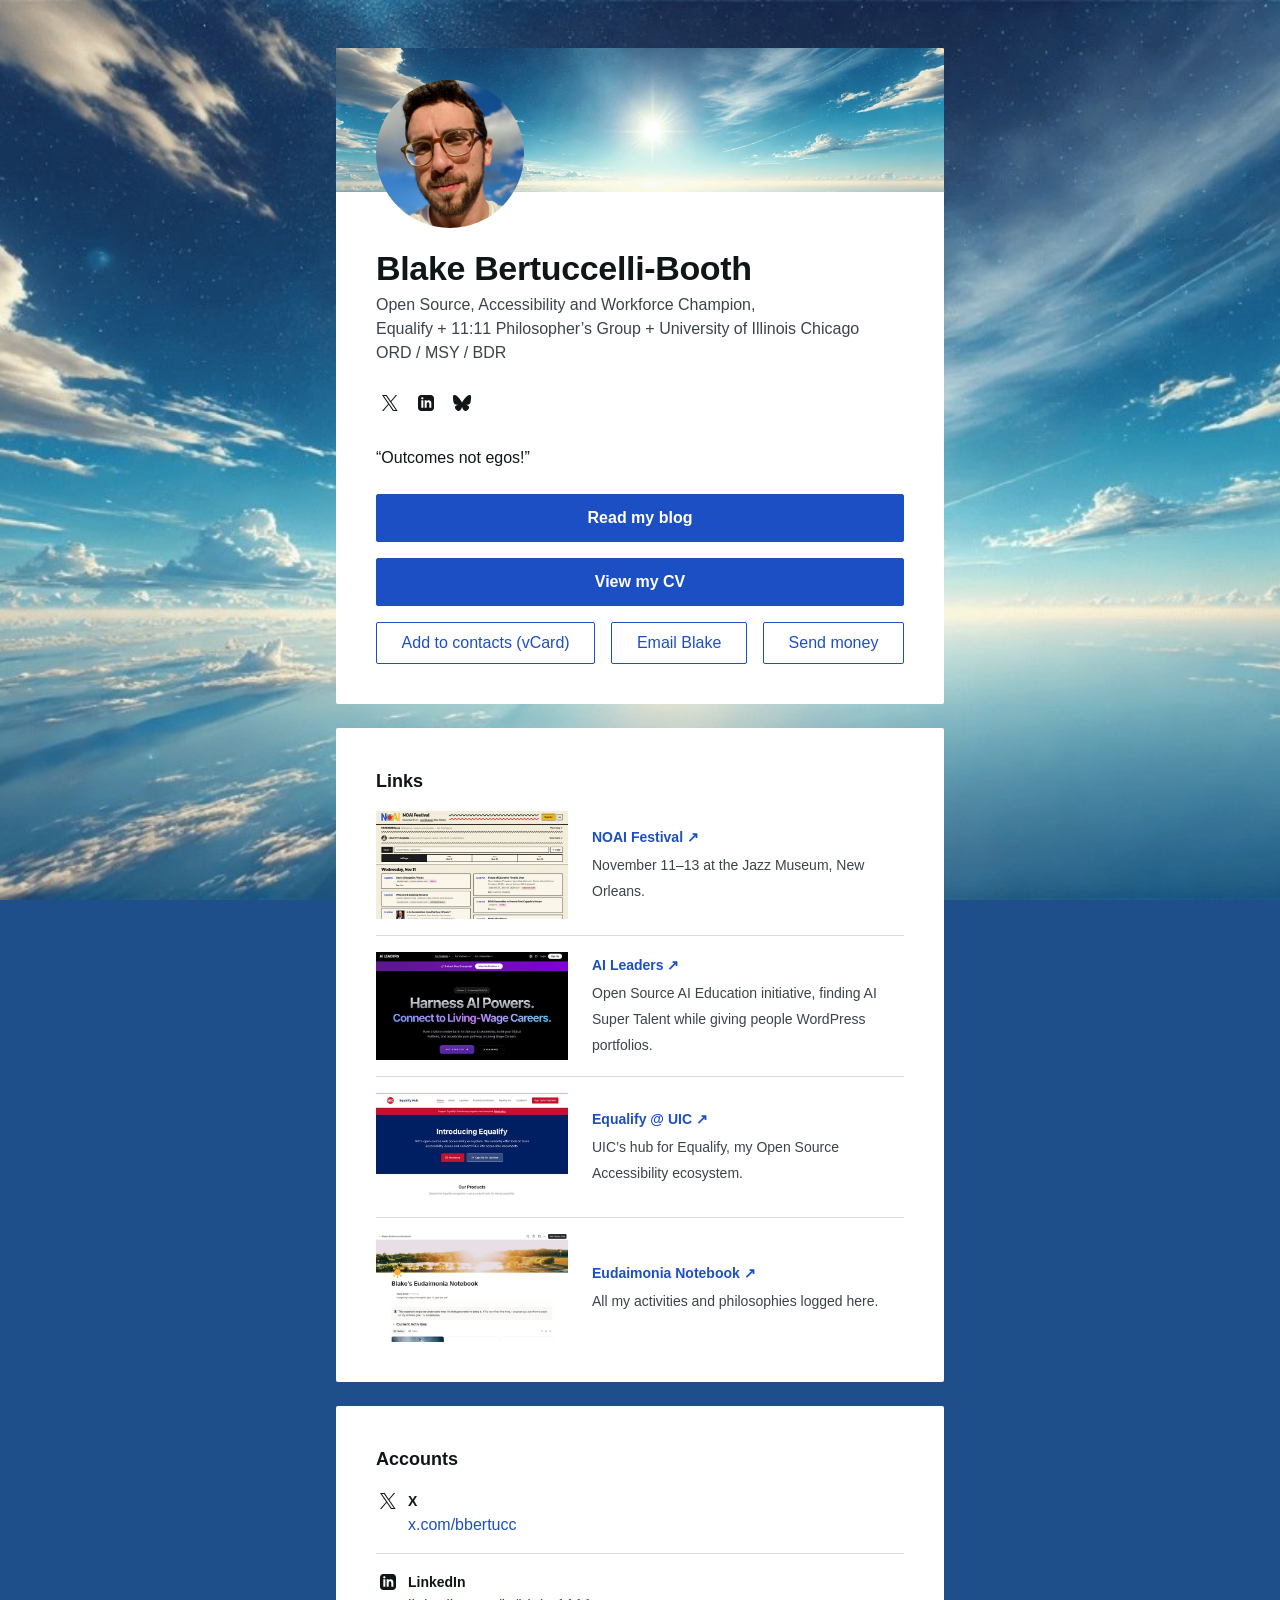
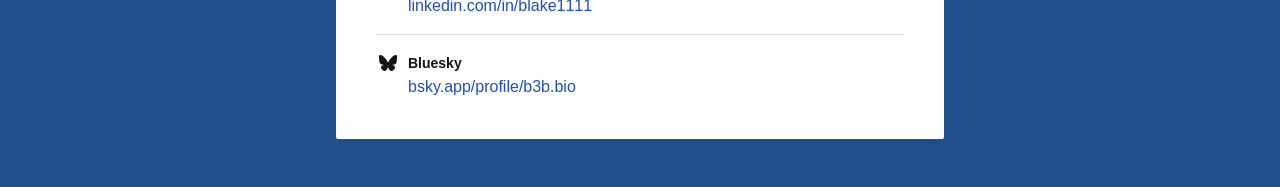
==== index.html @ 014d0bbc "Replace 11:11 Philosopher's Group link card with NOAI Festival Co-Authored-By: Claude Opus 5.5 <nore" ====
<!doctype html>
<html lang="en">
<head>
  <meta charset="utf-8">
  <meta name="viewport" content="width=device-width, initial-scale=1">
  <title>Blake Bertuccelli-Booth</title>
  <meta name="description" content="Open Source, Accessibility and Workforce Champion. Equalify + 11:11 Philosopher’s Group + University of Illinois Chicago. &quot;Outcomes not egos!&quot;">
  <link rel="canonical" href="https://b3b.bio/">
  <meta name="theme-color" content="#1f4f8a">

  <meta property="og:type" content="profile">
  <meta property="og:site_name" content="Blake Bertuccelli-Booth">
  <meta property="og:title" content="Blake Bertuccelli-Booth">
  <meta property="og:description" content="Open Source, Accessibility and Workforce Champion. Equalify + 11:11 Philosopher’s Group + University of Illinois Chicago. “Outcomes not egos!”">
  <meta property="og:url" content="https://b3b.bio/">
  <meta property="og:image" content="https://b3b.bio/assets/og.jpg">
  <meta property="og:image:secure_url" content="https://b3b.bio/assets/og.jpg">
  <meta property="og:image:type" content="image/jpeg">
  <meta property="og:image:width" content="1200">
  <meta property="og:image:height" content="630">
  <meta property="og:image:alt" content="Blake Bertuccelli-Booth, Open Source, Accessibility and Workforce Champion, b3b.bio">
  <meta property="og:locale" content="en_US">
  <meta property="profile:first_name" content="Blake">
  <meta property="profile:last_name" content="Bertuccelli-Booth">
  <meta name="twitter:card" content="summary_large_image">
  <meta name="twitter:site" content="@bbertucc">
  <meta name="twitter:creator" content="@bbertucc">
  <meta name="twitter:title" content="Blake Bertuccelli-Booth">
  <meta name="twitter:description" content="Open Source, Accessibility and Workforce Champion. “Outcomes not egos!”">
  <meta name="twitter:image" content="https://b3b.bio/assets/og.jpg">
  <meta name="twitter:image:alt" content="Blake Bertuccelli-Booth, Open Source, Accessibility and Workforce Champion, b3b.bio">

  <link rel="icon" href="assets/avatar.jpg">
  <link rel="apple-touch-icon" href="assets/avatar.jpg">
  <link rel="me" href="https://x.com/bbertucc">
  <link rel="me" href="https://www.linkedin.com/in/blake1111">
  <link rel="me" href="https://bsky.app/profile/b3b.bio">
  <link rel="stylesheet" href="style.css?v=pay3">

  <script type="application/ld+json">
  {
    "@context": "https://schema.org",
    "@type": "Person",
    "name": "Blake Bertuccelli-Booth",
    "givenName": "Blake",
    "familyName": "Bertuccelli-Booth",
    "jobTitle": "Open Source, Accessibility and Workforce Champion",
    "worksFor": [
      { "@type": "Organization", "name": "Equalify" },
      { "@type": "Organization", "name": "11:11 Philosopher’s Group" },
      { "@type": "Organization", "name": "University of Illinois Chicago" }
    ],
    "email": "mailto:veneer.bulrush1i@icloud.com",
    "image": "https://b3b.bio/assets/avatar.jpg",
    "url": "https://b3b.bio/",
    "sameAs": [
      "https://x.com/bbertucc",
      "https://www.linkedin.com/in/blake1111",
      "https://bsky.app/profile/b3b.bio"
    ]
  }
  </script>
</head>
<body>
  <main id="main" class="profile">

    <!-- About -->
    <section class="card card--about h-card">
      <div class="card__header-image" aria-hidden="true"></div>
      <img class="avatar u-photo" src="assets/avatar.jpg" width="148" height="148" alt="">

      <h1 id="name" class="p-name">Blake Bertuccelli-Booth</h1>
      <p class="meta">
        <span class="p-job-title">Open Source, Accessibility and Workforce Champion</span>,<br>
        <span class="p-org">Equalify + 11:11 Philosopher’s Group + University of Illinois Chicago</span>
      </p>
      <p class="meta p-locality"><span aria-hidden="true">ORD / MSY / BDR</span><span class="sr-only">Based in Chicago, New Orleans, and Bridgeport</span></p>

      <ul class="social" aria-label="Social profiles">
        <li>
          <a class="u-url" href="https://x.com/bbertucc" rel="me" aria-label="X">
            <svg viewBox="0 0 24 24" width="24" height="24" aria-hidden="true"><path fill="currentColor" d="M13.3174 10.7749L19.1457 4H17.7646L12.7039 9.88256L8.66193 4H4L10.1122 12.8955L4 20H5.38119L10.7254 13.7878L14.994 20H19.656L13.3171 10.7749H13.3174ZM11.4257 12.9738L10.8064 12.0881L5.87886 5.03974H8.00029L11.9769 10.728L12.5962 11.6137L17.7652 19.0075H15.6438L11.4257 12.9742V12.9738Z"/></svg>
          </a>
        </li>
        <li>
          <a class="u-url" href="https://www.linkedin.com/in/blake1111" rel="me" aria-label="LinkedIn">
            <svg viewBox="0 0 24 24" width="24" height="24" aria-hidden="true"><path fill="currentColor" d="M16.6667 4H7.33333C5.49267 4 4 5.49267 4 7.33333V16.6667C4 18.5073 5.49267 20 7.33333 20H16.6667C18.508 20 20 18.5073 20 16.6667V7.33333C20 5.49267 18.508 4 16.6667 4ZM9.33333 16.6667H7.33333V9.33333H9.33333V16.6667ZM8.33333 8.488C7.68933 8.488 7.16667 7.96133 7.16667 7.312C7.16667 6.66267 7.68933 6.136 8.33333 6.136C8.97733 6.136 9.5 6.66267 9.5 7.312C9.5 7.96133 8.978 8.488 8.33333 8.488ZM17.3333 16.6667H15.3333V12.9307C15.3333 10.6853 12.6667 10.8553 12.6667 12.9307V16.6667H10.6667V9.33333H12.6667V10.51C13.5973 8.786 17.3333 8.65867 17.3333 12.1607V16.6667Z"/></svg>
          </a>
        </li>
        <li>
          <a class="u-url" href="https://bsky.app/profile/b3b.bio" rel="me" aria-label="Bluesky">
            <svg viewBox="0 0 24 24" width="24" height="24" aria-hidden="true"><path fill="currentColor" d="M6.92554 5.077C9.00179 6.64106 11.235 9.81232 12.055 11.5142C12.875 9.81245 15.1081 6.64103 17.1844 5.077C18.6825 3.94843 21.1098 3.07521 21.1098 5.85384C21.1098 6.40877 20.7927 10.5155 20.6068 11.1823C19.9603 13.5002 17.6048 14.0914 15.5095 13.7336C19.172 14.3591 20.1037 16.4309 18.0916 18.5028C14.2701 22.4376 12.5991 17.5155 12.1707 16.2543C12.0922 16.0231 12.0554 15.9149 12.0549 16.0069C12.0544 15.9149 12.0176 16.0231 11.9391 16.2543C11.5109 17.5155 9.83988 22.4377 6.0182 18.5028C4.00603 16.4309 4.93771 14.359 8.6003 13.7336C6.50495 14.0914 4.14937 13.5002 3.50304 11.1823C3.31707 10.5155 3 6.40871 3 5.85384C3 3.07521 5.42739 3.94843 6.92543 5.077H6.92554Z"/></svg>
          </a>
        </li>
      </ul>

      <p class="tagline p-note">“Outcomes not egos!”</p>

      <div class="actions">
        <a class="button button--primary" href="https://philosophers.group/">Read my blog</a>
        <a class="button button--primary" href="https://docs.google.com/document/d/1u48mnlhNHiqegyAvbfPsEX5JWEaWqIml7_xhYKc1ISY/edit">View my CV</a>
        <a class="button" href="blake.vcf" type="text/vcard">Add to contacts (vCard)</a>
        <a class="button" href="mailto:veneer.bulrush1i@icloud.com?subject=Hello%20from%20b3b.bio">Email Blake</a>
        <button type="button" class="button" data-open="money" aria-haspopup="dialog">Send money</button>
      </div>
    </section>

    <!-- Links -->
    <section class="card">
      <h2 id="links-title" class="card__title">Links</h2>
      <ul class="link-list">
        <li class="link-item">
          <a class="link-item__preview" href="https://fest.philosophers.group/" tabindex="-1" aria-hidden="true">
            <img src="assets/noai-festival.jpg" alt="" width="640" height="365" loading="lazy">
          </a>
          <div class="link-item__info">
            <a class="link-item__link" href="https://fest.philosophers.group/" aria-describedby="link-desc-1">NOAI Festival <span aria-hidden="true">↗</span></a>
            <p id="link-desc-1">November 11–13 at the Jazz Museum, New Orleans.</p>
          </div>
        </li>
        <li class="link-item">
          <a class="link-item__preview" href="https://ai-leaders.org/" tabindex="-1" aria-hidden="true">
            <img src="assets/ai-leaders.jpg" alt="" width="640" height="365" loading="lazy">
          </a>
          <div class="link-item__info">
            <a class="link-item__link" href="https://ai-leaders.org/" aria-describedby="link-desc-2">AI Leaders <span aria-hidden="true">↗</span></a>
            <p id="link-desc-2">Open Source AI Education initiative, finding AI Super Talent while giving people WordPress portfolios.</p>
          </div>
        </li>
        <li class="link-item">
          <a class="link-item__preview" href="https://equalify.uic.edu/" tabindex="-1" aria-hidden="true">
            <img src="assets/equalify-uic.jpg" alt="" width="640" height="365" loading="lazy">
          </a>
          <div class="link-item__info">
            <a class="link-item__link" href="https://equalify.uic.edu/" aria-describedby="link-desc-3">Equalify @ UIC <span aria-hidden="true">↗</span></a>
            <p id="link-desc-3">UIC’s hub for Equalify, my Open Source Accessibility ecosystem.</p>
          </div>
        </li>
        <li class="link-item">
          <a class="link-item__preview" href="https://blake.bertuccelli-booth.org/" tabindex="-1" aria-hidden="true">
            <img src="assets/eudaimonia-notebook.jpg" alt="" width="640" height="365" loading="lazy">
          </a>
          <div class="link-item__info">
            <a class="link-item__link" href="https://blake.bertuccelli-booth.org/" aria-describedby="link-desc-4">Eudaimonia Notebook <span aria-hidden="true">↗</span></a>
            <p id="link-desc-4">All my activities and philosophies logged here.</p>
          </div>
        </li>
      </ul>
    </section>

    <!-- Accounts -->
    <section class="card">
      <h2 id="accounts-title" class="card__title">Accounts</h2>
      <ul class="account-list">
        <li class="account">
          <svg class="account__icon" viewBox="0 0 24 24" width="24" height="24" aria-hidden="true"><path fill="currentColor" d="M13.3174 10.7749L19.1457 4H17.7646L12.7039 9.88256L8.66193 4H4L10.1122 12.8955L4 20H5.38119L10.7254 13.7878L14.994 20H19.656L13.3171 10.7749H13.3174ZM11.4257 12.9738L10.8064 12.0881L5.87886 5.03974H8.00029L11.9769 10.728L12.5962 11.6137L17.7652 19.0075H15.6438L11.4257 12.9742V12.9738Z"/></svg>
          <div>
            <span class="account__label">X</span>
            <a href="https://x.com/bbertucc" rel="me">x.com/bbertucc</a>
          </div>
        </li>
        <li class="account">
          <svg class="account__icon" viewBox="0 0 24 24" width="24" height="24" aria-hidden="true"><path fill="currentColor" d="M16.6667 4H7.33333C5.49267 4 4 5.49267 4 7.33333V16.6667C4 18.5073 5.49267 20 7.33333 20H16.6667C18.508 20 20 18.5073 20 16.6667V7.33333C20 5.49267 18.508 4 16.6667 4ZM9.33333 16.6667H7.33333V9.33333H9.33333V16.6667ZM8.33333 8.488C7.68933 8.488 7.16667 7.96133 7.16667 7.312C7.16667 6.66267 7.68933 6.136 8.33333 6.136C8.97733 6.136 9.5 6.66267 9.5 7.312C9.5 7.96133 8.978 8.488 8.33333 8.488ZM17.3333 16.6667H15.3333V12.9307C15.3333 10.6853 12.6667 10.8553 12.6667 12.9307V16.6667H10.6667V9.33333H12.6667V10.51C13.5973 8.786 17.3333 8.65867 17.3333 12.1607V16.6667Z"/></svg>
          <div>
            <span class="account__label">LinkedIn</span>
            <a href="https://www.linkedin.com/in/blake1111" rel="me">linkedin.com/in/blake1111</a>
          </div>
        </li>
        <li class="account">
          <svg class="account__icon" viewBox="0 0 24 24" width="24" height="24" aria-hidden="true"><path fill="currentColor" d="M6.92554 5.077C9.00179 6.64106 11.235 9.81232 12.055 11.5142C12.875 9.81245 15.1081 6.64103 17.1844 5.077C18.6825 3.94843 21.1098 3.07521 21.1098 5.85384C21.1098 6.40877 20.7927 10.5155 20.6068 11.1823C19.9603 13.5002 17.6048 14.0914 15.5095 13.7336C19.172 14.3591 20.1037 16.4309 18.0916 18.5028C14.2701 22.4376 12.5991 17.5155 12.1707 16.2543C12.0922 16.0231 12.0554 15.9149 12.0549 16.0069C12.0544 15.9149 12.0176 16.0231 11.9391 16.2543C11.5109 17.5155 9.83988 22.4377 6.0182 18.5028C4.00603 16.4309 4.93771 14.359 8.6003 13.7336C6.50495 14.0914 4.14937 13.5002 3.50304 11.1823C3.31707 10.5155 3 6.40871 3 5.85384C3 3.07521 5.42739 3.94843 6.92543 5.077H6.92554Z"/></svg>
          <div>
            <span class="account__label">Bluesky</span>
            <a href="https://bsky.app/profile/b3b.bio" rel="me">bsky.app/profile/b3b.bio</a>
          </div>
        </li>
      </ul>
    </section>
  </main>


  <!-- Send money -->
  <dialog class="drawer" id="money" aria-labelledby="money-title">
    <div class="drawer__header">
      <h2 id="money-title">Send money</h2>
      <button type="button" class="drawer__close" data-close aria-label="Close">
        <svg viewBox="0 0 24 24" width="24" height="24" aria-hidden="true"><path d="M5 5l14 14M19 5L5 19" stroke="currentColor" stroke-width="1.5"/></svg>
      </button>
    </div>
    <div class="pay">
      <h3 id="pay-zelle" class="pay__title">Zelle</h3>
      <div class="qr qr--static">
        <img src="assets/zelle-qr.svg" width="200" height="200" alt="Zelle QR code">
        <p class="qr__hint">Scan in your banking app to pay Blake Bertuccelli-Booth.</p>
      </div>
      <a class="copy" href="https://enroll.zellepay.com/qr-codes?data=eyJ0b2tlbiI6IjE1MDQzNzczNjUwIiwibmFtZSI6IkJsYWtlIn0=">
        <span class="copy__url" aria-hidden="true">On your phone?</span>
        <span class="copy__action">Open in Zelle</span>
      </a>
    </div>

    <div class="pay">
      <h3 id="pay-cashapp" class="pay__title">Cash App</h3>
      <div class="qr qr--static">
        <img src="assets/cashapp-qr.svg" width="200" height="200" alt="Cash App QR code">
        <p class="qr__hint">Scan with your phone camera to pay $BlakeBertuccelli.</p>
      </div>
      <a class="copy" href="https://cash.app/$BlakeBertuccelli">
        <span class="copy__url" aria-hidden="true">$BlakeBertuccelli</span>
        <span class="copy__action">Open in Cash App</span>
      </a>
    </div>
  </dialog>

  <script src="script.js?v=pay3" defer></script>
</body>
</html>
---- style.css ----
:root {
  --text: #101517;
  --muted: #3c434a;
  --link: #1d4fc4;
  --link-hover: #133a96;
  --border: #dcdcde;
  --card: #ffffff;
  --page: #1f4f8a;
  --focus: #1d4fc4;
  --radius: 2px;
  --font: Inter, -apple-system, BlinkMacSystemFont, "Segoe UI", Roboto, "Helvetica Neue", Arial, sans-serif;
}

*, *::before, *::after { box-sizing: border-box; }

html { -webkit-text-size-adjust: 100%; }

body {
  margin: 0;
  font-family: var(--font);
  font-size: 16px;
  line-height: 1.5;
  color: var(--text);
  background: var(--page) url("assets/header.jpg") center top / cover fixed no-repeat;
  min-height: 100vh;
}

/* iOS ignores background-attachment: fixed; fall back gracefully */
@supports (-webkit-touch-callout: none) {
  body { background-attachment: scroll; background-size: auto 100vh; background-repeat: repeat-y; }
}

a { color: var(--link); text-decoration: none; }
a:hover { color: var(--link-hover); text-decoration: underline; }

:focus-visible { outline: 2px solid var(--focus); outline-offset: 2px; }

.sr-only {
  position: absolute; width: 1px; height: 1px; padding: 0; margin: -1px;
  overflow: hidden; clip: rect(0 0 0 0); white-space: nowrap; border: 0;
}

/* Layout */
.profile {
  width: 100%;
  max-width: 640px;
  margin: 48px auto 0;
  padding: 0 16px;
  display: flex;
  flex-direction: column;
  gap: 24px;
  padding-bottom: 48px;
}

.card {
  background: var(--card);
  border-radius: var(--radius);
  padding: 40px;
  overflow: hidden;
}

.card__title {
  font-size: 18px;
  font-weight: 600;
  margin: 0 0 16px;
}

/* About card */
.card--about { position: relative; padding-top: 0; }

.card__header-image {
  height: 144px;
  margin: 0 -40px;
  background: url("assets/header.jpg") center / cover no-repeat;
}

.avatar {
  display: block;
  width: 148px; height: 148px;
  border-radius: 50%;
  margin-top: -112px;
  position: relative;
  object-fit: cover;
  background: #fff;
}

h1 {
  font-size: 34px;
  line-height: 1.2;
  font-weight: 700;
  letter-spacing: -0.01em;
  margin: 20px 0 4px;
}

.meta {
  margin: 0;
  color: var(--muted);
  font-size: 16px;
}

.social {
  list-style: none;
  padding: 0;
  margin: 24px 0 0;
  display: flex;
  gap: 8px;
}
.social a {
  display: inline-flex;
  color: var(--text);
  border-radius: 4px;
  padding: 2px;
}
.social a:hover { color: var(--link); }

.tagline { margin: 24px 0 0; }

.actions {
  display: flex;
  flex-wrap: wrap;
  gap: 16px;
  margin-top: 24px;
}
.actions .button { flex: 1 1 auto; }
.actions .button--primary { flex-basis: 100%; }

.button {
  -webkit-appearance: none;
  appearance: none;
  box-sizing: border-box;
  display: inline-flex;
  align-items: center;
  justify-content: center;
  text-align: center;
  text-decoration: none;
  line-height: 24px;
  font: inherit;
  font-weight: 500;
  color: var(--link);
  background: #fff;
  border: 1px solid var(--link);
  border-radius: var(--radius);
  min-height: 42px;
  padding: 8px 16px;
  cursor: pointer;
}
.button:hover { background: #f0f4fd; }
.button:hover, .button:visited, .button:active { color: var(--link); text-decoration: none; }
.button--primary { background: var(--link); color: #fff; font-weight: 600; min-height: 48px; }
.button--primary:hover, .button--primary:visited, .button--primary:active { background: var(--link-hover); border-color: var(--link-hover); color: #fff; }
.button--primary:focus-visible { outline-offset: 3px; }

/* Links card */
.link-list, .account-list { list-style: none; margin: 0; padding: 0; }

.link-item {
  display: grid;
  grid-template-columns: 192px 1fr;
  gap: 24px;
  align-items: center;
  padding: 16px 0;
  border-bottom: 1px solid var(--border);
}
.link-item:first-child { padding-top: 0; }
.link-item:last-child { border-bottom: 0; padding-bottom: 0; }

.link-item__preview {
  display: block;
  aspect-ratio: 16 / 9;
  background: #e1e6f5;
  overflow: hidden;
}
.link-item__preview img { width: 100%; height: 100%; object-fit: cover; display: block; }

.link-item__link { font-weight: 600; font-size: 14px; }
.link-item__info p { margin: 4px 0 0; font-size: 14px; line-height: 1.85; color: var(--muted); }

/* Accounts */
.account {
  display: flex;
  gap: 8px;
  align-items: flex-start;
  padding: 16px 0;
  border-bottom: 1px solid var(--border);
}
.account-list .account:first-child { padding-top: 0; }
.account-list .account:last-child { border-bottom: 0; padding-bottom: 0; }
.account__icon { flex: none; color: var(--text); }
.account__label { display: block; font-weight: 600; font-size: 14px; line-height: 24px; }
.account a { word-break: break-word; }

/* Drawers (native <dialog>) */
.drawer {
  margin: 0 0 0 auto;
  height: 100dvh;
  max-height: 100dvh;
  width: min(420px, 100vw);
  max-width: 100vw;
  border: 0;
  padding: 24px;
  background: #fff;
  color: var(--text);
  overflow-y: auto;
}
.drawer[open] { animation: slide-in .2s ease-out; }
.drawer::backdrop { background: rgba(16, 21, 23, .5); }

@keyframes slide-in { from { transform: translateX(100%); } to { transform: none; } }

.drawer__header {
  display: flex;
  align-items: center;
  justify-content: space-between;
  margin-bottom: 24px;
}
.drawer__header h2 { font-size: 20px; margin: 0; }

.drawer__close {
  background: none; border: 0; padding: 4px; cursor: pointer; color: var(--text);
  display: inline-flex; border-radius: 4px;
}
.drawer__close:hover { background: #f0f0f1; }

.drawer .account { border-bottom: 0; padding: 0; }

.qr {
  display: flex; flex-direction: column; align-items: center; gap: 8px;
  padding: 24px; background: #f6f7f7; border-radius: 8px; margin-bottom: 16px;
}
.qr img { width: 200px; height: 200px; }
.qr--static { text-align: center; margin-bottom: 0; }
.pay + .pay { margin-top: 32px; padding-top: 24px; border-top: 1px solid var(--border); }
.pay__title { font-size: 18px; margin: 0 0 12px; }
.pay .copy { margin-top: 12px; }
.qr__hint { font-size: 14px; color: var(--muted); margin: 0; }
a.copy { text-decoration: none; }

.copy {
  margin-top: 24px; width: 100%;
  display: flex; justify-content: space-between; align-items: center;
  font: inherit; padding: 14px 16px; cursor: pointer;
  background: #fff; border: 1px solid var(--link); border-radius: var(--radius); color: var(--text);
}
.copy__action { color: var(--link); font-weight: 500; }
.copy:hover { background: #f0f4fd; color: var(--text); }


/* Small screens */
@media (max-width: 600px) {
  .profile { margin-top: 16px; gap: 16px; padding-bottom: 16px; }
  .card { padding: 24px; }
  .card--about { padding-top: 0; }
  .card__header-image { margin: 0 -24px; height: 112px; }
  .avatar { width: 120px; height: 120px; margin-top: -80px; }
  h1 { font-size: 28px; }
  .actions { flex-direction: column; gap: 8px; }
  .link-item { grid-template-columns: 1fr; gap: 12px; }
  .drawer { margin: auto 0 0; width: 100vw; height: auto; max-height: 90dvh; border-radius: 12px 12px 0 0; }
  @keyframes slide-in { from { transform: translateY(100%); } to { transform: none; } }
}

@media (prefers-reduced-motion: reduce) {
  .drawer[open] { animation: none; }
}
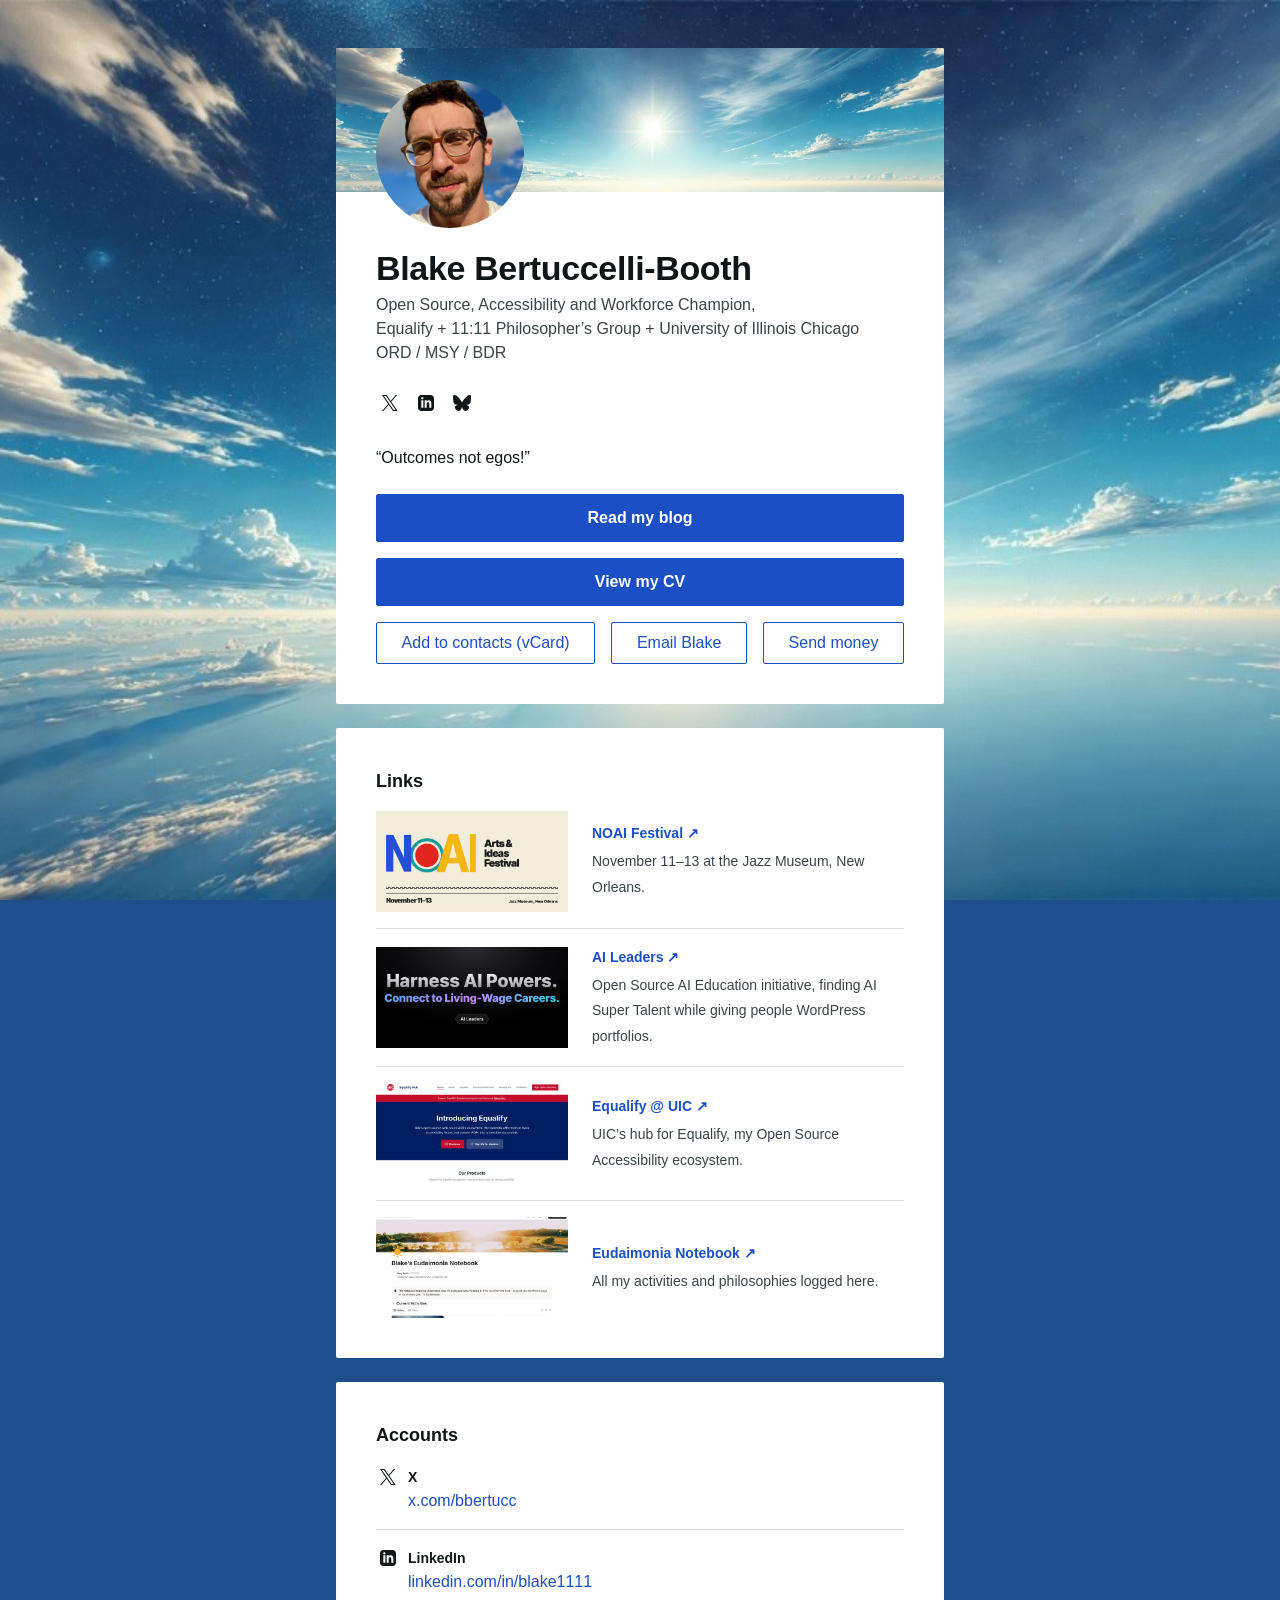
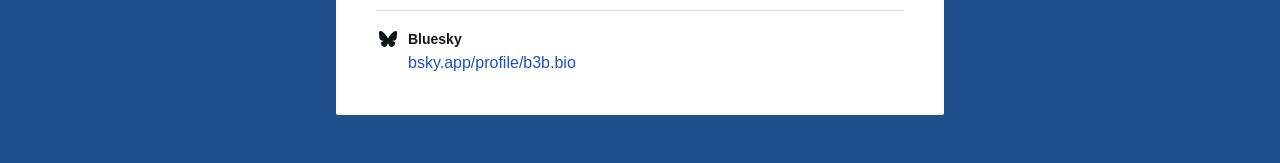
==== commit 80ac8261: "Use NOAI and AI Leaders share images as link previews Preview boxes now match the 1200x630 share-ima" ====
--- a/index.html
+++ b/index.html
@@ -35,7 +35,7 @@
   <link rel="me" href="https://x.com/bbertucc">
   <link rel="me" href="https://www.linkedin.com/in/blake1111">
   <link rel="me" href="https://bsky.app/profile/b3b.bio">
-  <link rel="stylesheet" href="style.css?v=pay3">
+  <link rel="stylesheet" href="style.css?v=og2">
 
   <script type="application/ld+json">
   {
@@ -111,7 +111,7 @@
       <ul class="link-list">
         <li class="link-item">
           <a class="link-item__preview" href="https://fest.philosophers.group/" tabindex="-1" aria-hidden="true">
-            <img src="assets/noai-festival.jpg" alt="" width="640" height="365" loading="lazy">
+            <img src="assets/noai-festival.jpg" alt="" width="640" height="336" loading="lazy">
           </a>
           <div class="link-item__info">
             <a class="link-item__link" href="https://fest.philosophers.group/" aria-describedby="link-desc-1">NOAI Festival <span aria-hidden="true">↗</span></a>
@@ -120,7 +120,7 @@
         </li>
         <li class="link-item">
           <a class="link-item__preview" href="https://ai-leaders.org/" tabindex="-1" aria-hidden="true">
-            <img src="assets/ai-leaders.jpg" alt="" width="640" height="365" loading="lazy">
+            <img src="assets/ai-leaders.jpg" alt="" width="640" height="336" loading="lazy">
           </a>
           <div class="link-item__info">
             <a class="link-item__link" href="https://ai-leaders.org/" aria-describedby="link-desc-2">AI Leaders <span aria-hidden="true">↗</span></a>
@@ -211,6 +211,6 @@
     </div>
   </dialog>
 
-  <script src="script.js?v=pay3" defer></script>
+  <script src="script.js?v=og2" defer></script>
 </body>
 </html>
--- a/style.css
+++ b/style.css
@@ -166,7 +166,7 @@
 
 .link-item__preview {
   display: block;
-  aspect-ratio: 16 / 9;
+  aspect-ratio: 1200 / 630;
   background: #e1e6f5;
   overflow: hidden;
 }
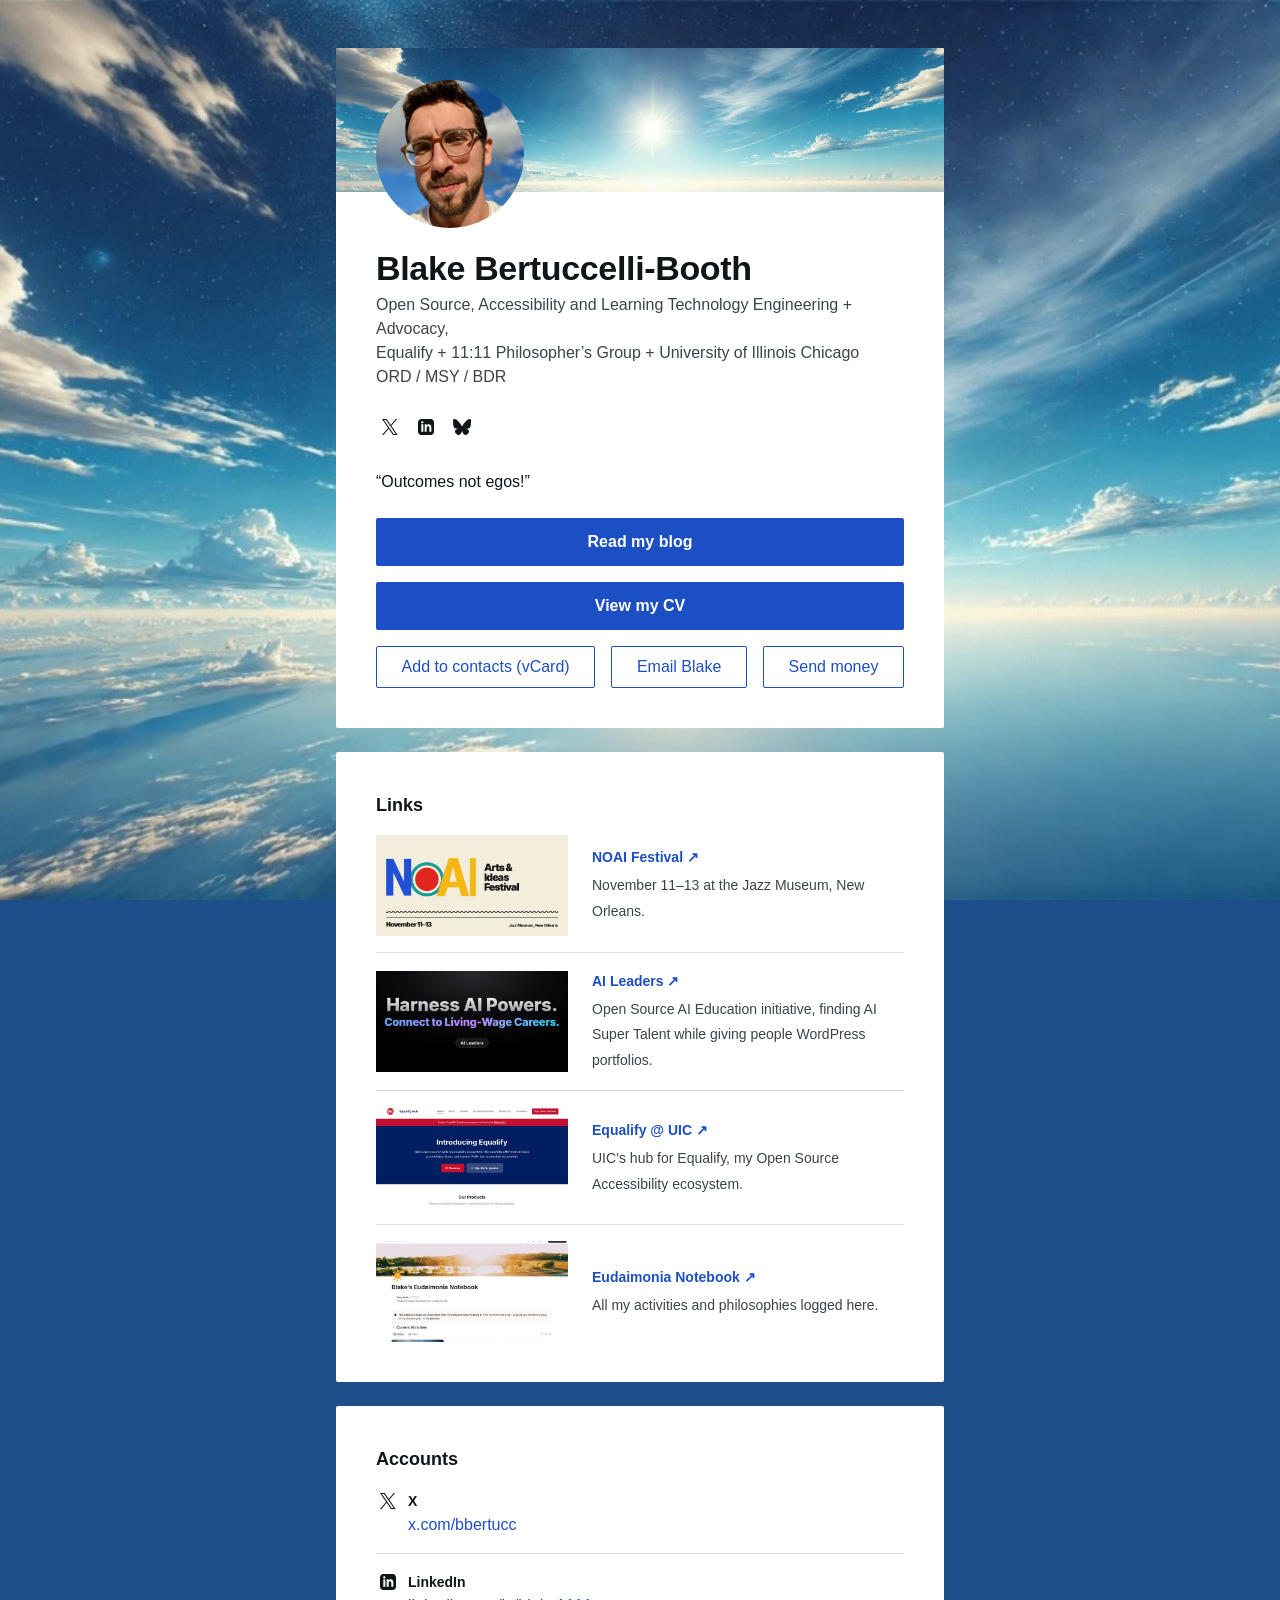
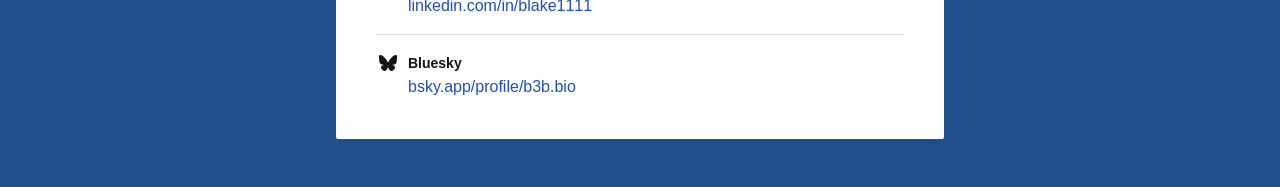
==== commit 332d821f: "Update title to Open Source, Accessibility and Learning Technology Engineering + Advocacy Regenerate" ====
--- a/index.html
+++ b/index.html
@@ -4,21 +4,21 @@
   <meta charset="utf-8">
   <meta name="viewport" content="width=device-width, initial-scale=1">
   <title>Blake Bertuccelli-Booth</title>
-  <meta name="description" content="Open Source, Accessibility and Workforce Champion. Equalify + 11:11 Philosopher’s Group + University of Illinois Chicago. &quot;Outcomes not egos!&quot;">
+  <meta name="description" content="Open Source, Accessibility and Learning Technology Engineering + Advocacy. Equalify + 11:11 Philosopher’s Group + University of Illinois Chicago. &quot;Outcomes not egos!&quot;">
   <link rel="canonical" href="https://b3b.bio/">
   <meta name="theme-color" content="#1f4f8a">
 
   <meta property="og:type" content="profile">
   <meta property="og:site_name" content="Blake Bertuccelli-Booth">
   <meta property="og:title" content="Blake Bertuccelli-Booth">
-  <meta property="og:description" content="Open Source, Accessibility and Workforce Champion. Equalify + 11:11 Philosopher’s Group + University of Illinois Chicago. “Outcomes not egos!”">
+  <meta property="og:description" content="Open Source, Accessibility and Learning Technology Engineering + Advocacy. Equalify + 11:11 Philosopher’s Group + University of Illinois Chicago. “Outcomes not egos!”">
   <meta property="og:url" content="https://b3b.bio/">
-  <meta property="og:image" content="https://b3b.bio/assets/og.jpg">
-  <meta property="og:image:secure_url" content="https://b3b.bio/assets/og.jpg">
+  <meta property="og:image" content="https://b3b.bio/assets/og-v2.jpg">
+  <meta property="og:image:secure_url" content="https://b3b.bio/assets/og-v2.jpg">
   <meta property="og:image:type" content="image/jpeg">
   <meta property="og:image:width" content="1200">
   <meta property="og:image:height" content="630">
-  <meta property="og:image:alt" content="Blake Bertuccelli-Booth, Open Source, Accessibility and Workforce Champion, b3b.bio">
+  <meta property="og:image:alt" content="Blake Bertuccelli-Booth, Open Source, Accessibility and Learning Technology Engineering + Advocacy, b3b.bio">
   <meta property="og:locale" content="en_US">
   <meta property="profile:first_name" content="Blake">
   <meta property="profile:last_name" content="Bertuccelli-Booth">
@@ -26,9 +26,9 @@
   <meta name="twitter:site" content="@bbertucc">
   <meta name="twitter:creator" content="@bbertucc">
   <meta name="twitter:title" content="Blake Bertuccelli-Booth">
-  <meta name="twitter:description" content="Open Source, Accessibility and Workforce Champion. “Outcomes not egos!”">
-  <meta name="twitter:image" content="https://b3b.bio/assets/og.jpg">
-  <meta name="twitter:image:alt" content="Blake Bertuccelli-Booth, Open Source, Accessibility and Workforce Champion, b3b.bio">
+  <meta name="twitter:description" content="Open Source, Accessibility and Learning Technology Engineering + Advocacy. “Outcomes not egos!”">
+  <meta name="twitter:image" content="https://b3b.bio/assets/og-v2.jpg">
+  <meta name="twitter:image:alt" content="Blake Bertuccelli-Booth, Open Source, Accessibility and Learning Technology Engineering + Advocacy, b3b.bio">
 
   <link rel="icon" href="assets/avatar.jpg">
   <link rel="apple-touch-icon" href="assets/avatar.jpg">
@@ -44,7 +44,7 @@
     "name": "Blake Bertuccelli-Booth",
     "givenName": "Blake",
     "familyName": "Bertuccelli-Booth",
-    "jobTitle": "Open Source, Accessibility and Workforce Champion",
+    "jobTitle": "Open Source, Accessibility and Learning Technology Engineering + Advocacy",
     "worksFor": [
       { "@type": "Organization", "name": "Equalify" },
       { "@type": "Organization", "name": "11:11 Philosopher’s Group" },
@@ -71,7 +71,7 @@
 
       <h1 id="name" class="p-name">Blake Bertuccelli-Booth</h1>
       <p class="meta">
-        <span class="p-job-title">Open Source, Accessibility and Workforce Champion</span>,<br>
+        <span class="p-job-title">Open Source, Accessibility and Learning Technology Engineering + Advocacy</span>,<br>
         <span class="p-org">Equalify + 11:11 Philosopher’s Group + University of Illinois Chicago</span>
       </p>
       <p class="meta p-locality"><span aria-hidden="true">ORD / MSY / BDR</span><span class="sr-only">Based in Chicago, New Orleans, and Bridgeport</span></p>
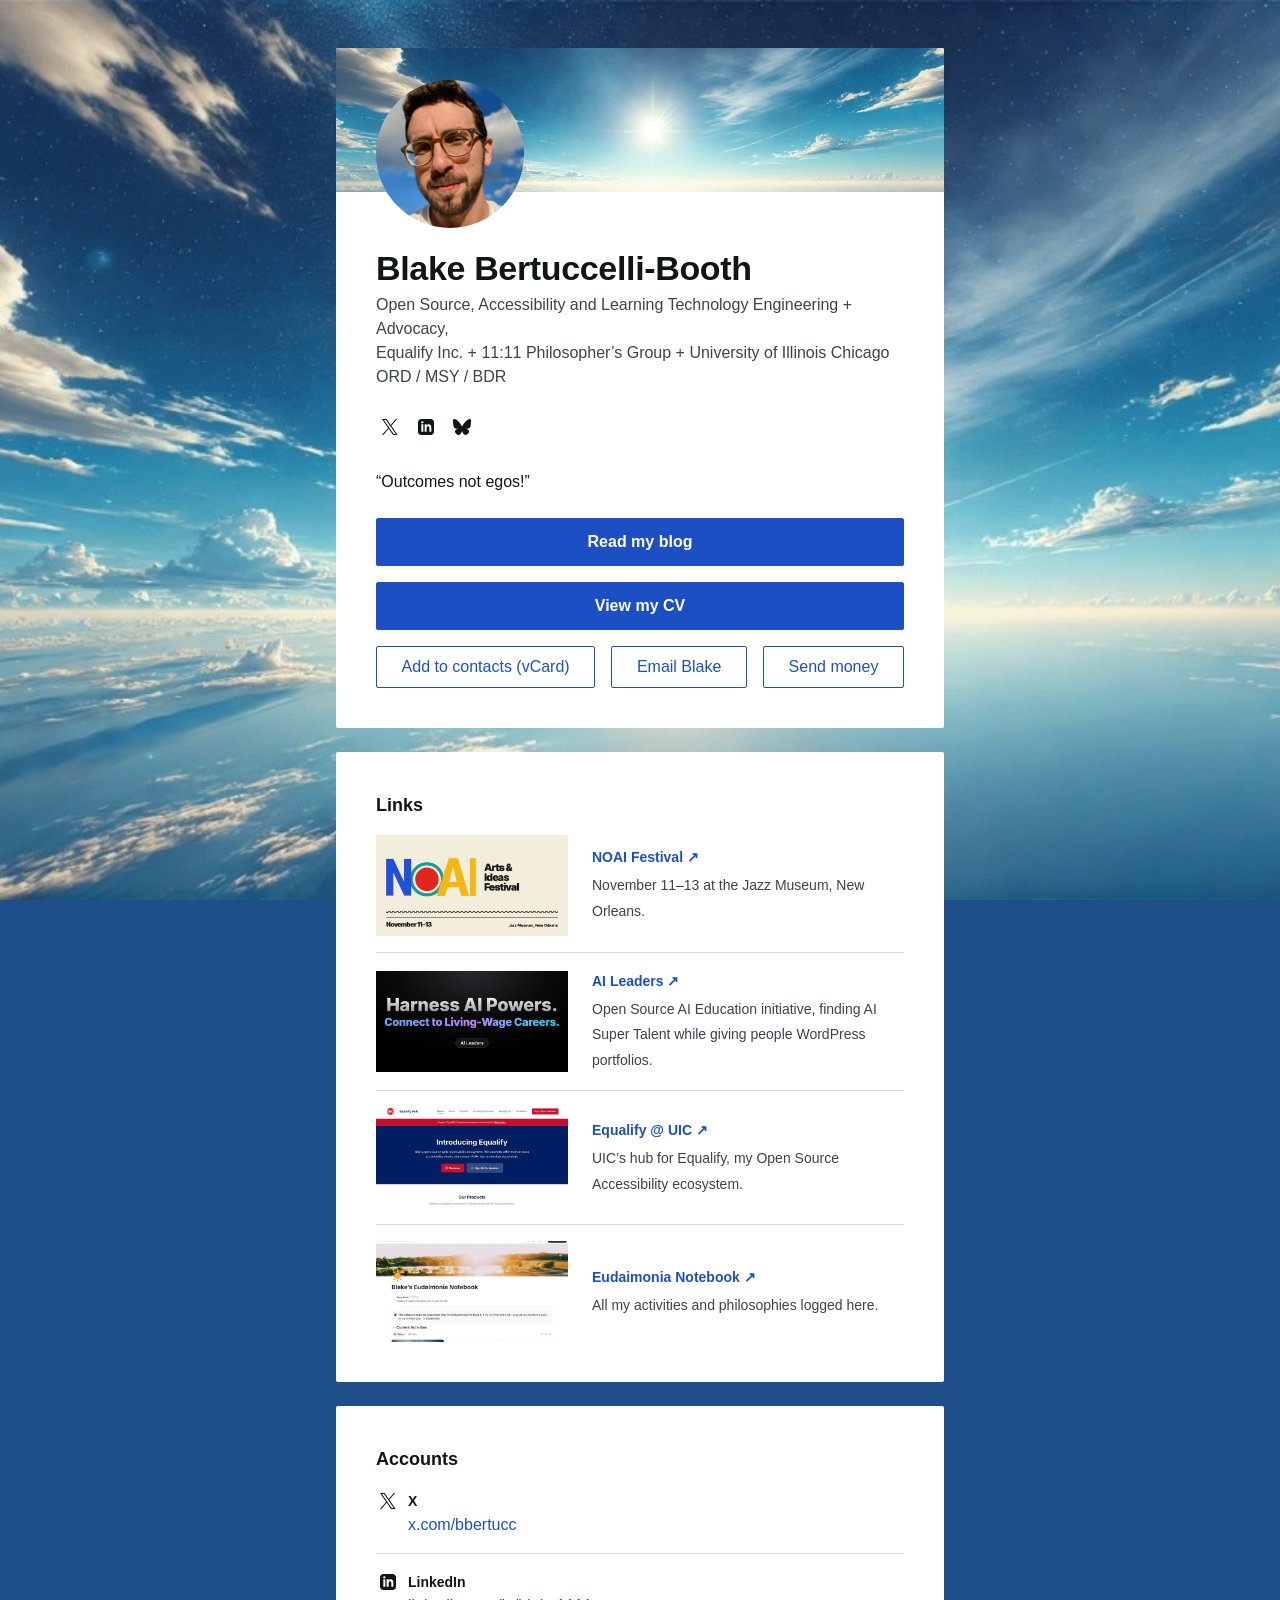
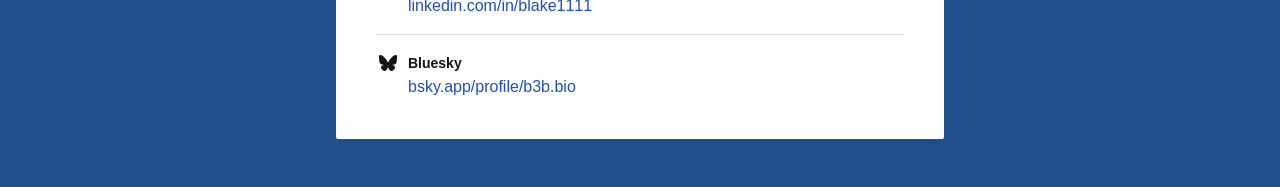
==== commit 0e32a95c: "Equalify -> Equalify Inc. in companies line Co-Authored-By: Claude Opus 5.5 <noreply@anthropic.com> " ====
--- a/index.html
+++ b/index.html
@@ -4,14 +4,14 @@
   <meta charset="utf-8">
   <meta name="viewport" content="width=device-width, initial-scale=1">
   <title>Blake Bertuccelli-Booth</title>
-  <meta name="description" content="Open Source, Accessibility and Learning Technology Engineering + Advocacy. Equalify + 11:11 Philosopher’s Group + University of Illinois Chicago. &quot;Outcomes not egos!&quot;">
+  <meta name="description" content="Open Source, Accessibility and Learning Technology Engineering + Advocacy. Equalify Inc. + 11:11 Philosopher’s Group + University of Illinois Chicago. &quot;Outcomes not egos!&quot;">
   <link rel="canonical" href="https://b3b.bio/">
   <meta name="theme-color" content="#1f4f8a">
 
   <meta property="og:type" content="profile">
   <meta property="og:site_name" content="Blake Bertuccelli-Booth">
   <meta property="og:title" content="Blake Bertuccelli-Booth">
-  <meta property="og:description" content="Open Source, Accessibility and Learning Technology Engineering + Advocacy. Equalify + 11:11 Philosopher’s Group + University of Illinois Chicago. “Outcomes not egos!”">
+  <meta property="og:description" content="Open Source, Accessibility and Learning Technology Engineering + Advocacy. Equalify Inc. + 11:11 Philosopher’s Group + University of Illinois Chicago. “Outcomes not egos!”">
   <meta property="og:url" content="https://b3b.bio/">
   <meta property="og:image" content="https://b3b.bio/assets/og-v2.jpg">
   <meta property="og:image:secure_url" content="https://b3b.bio/assets/og-v2.jpg">
@@ -46,7 +46,7 @@
     "familyName": "Bertuccelli-Booth",
     "jobTitle": "Open Source, Accessibility and Learning Technology Engineering + Advocacy",
     "worksFor": [
-      { "@type": "Organization", "name": "Equalify" },
+      { "@type": "Organization", "name": "Equalify Inc." },
       { "@type": "Organization", "name": "11:11 Philosopher’s Group" },
       { "@type": "Organization", "name": "University of Illinois Chicago" }
     ],
@@ -72,7 +72,7 @@
       <h1 id="name" class="p-name">Blake Bertuccelli-Booth</h1>
       <p class="meta">
         <span class="p-job-title">Open Source, Accessibility and Learning Technology Engineering + Advocacy</span>,<br>
-        <span class="p-org">Equalify + 11:11 Philosopher’s Group + University of Illinois Chicago</span>
+        <span class="p-org">Equalify Inc. + 11:11 Philosopher’s Group + University of Illinois Chicago</span>
       </p>
       <p class="meta p-locality"><span aria-hidden="true">ORD / MSY / BDR</span><span class="sr-only">Based in Chicago, New Orleans, and Bridgeport</span></p>
 
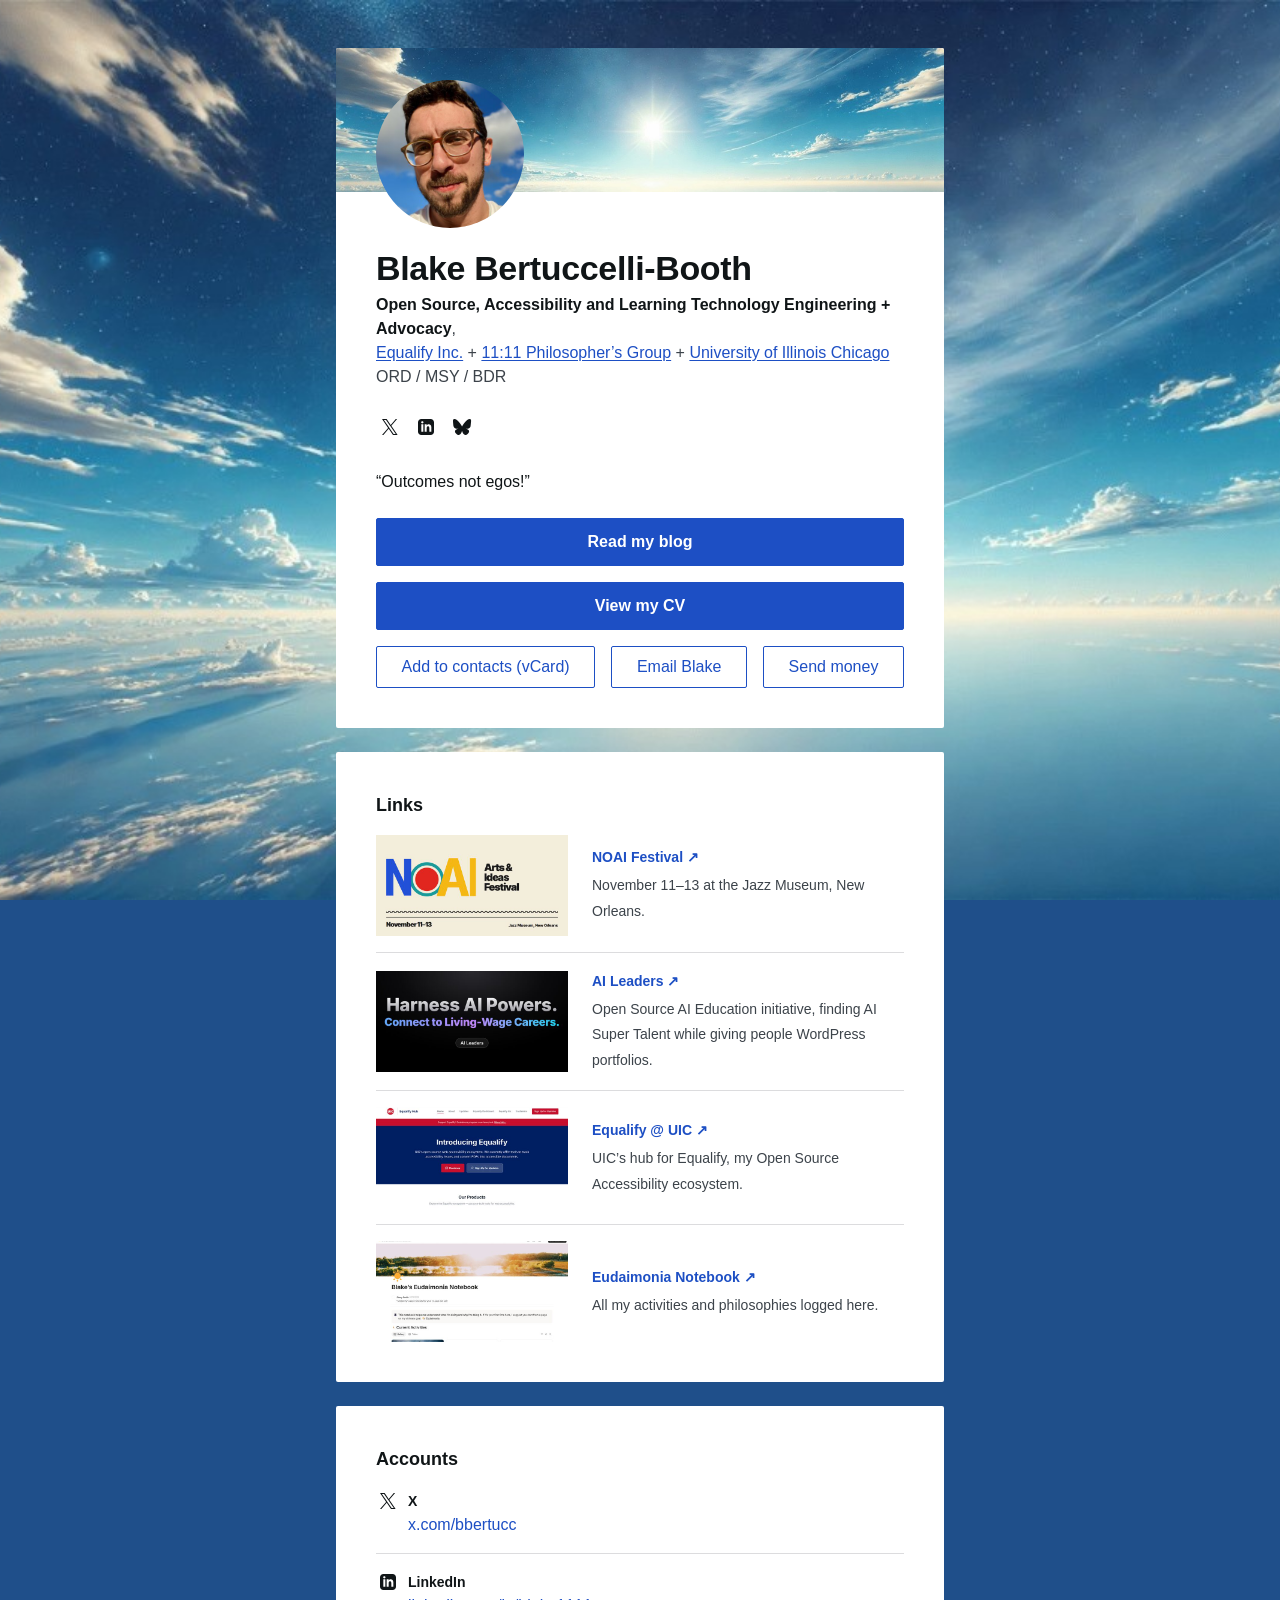
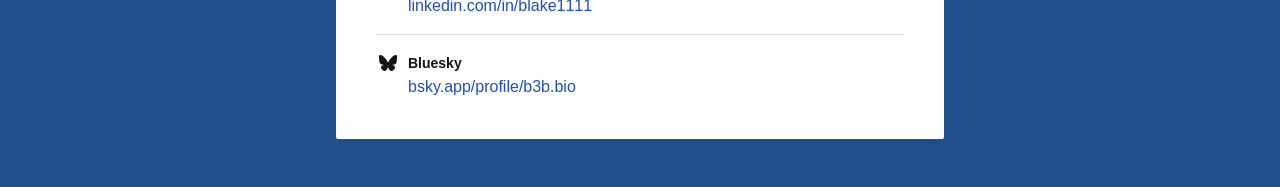
==== commit 0fb430a9: "Bold title; link organizations Co-Authored-By: Claude Opus 5.5 <noreply@anthropic.com> Claude-Sessio" ====
--- a/index.html
+++ b/index.html
@@ -35,7 +35,7 @@
   <link rel="me" href="https://x.com/bbertucc">
   <link rel="me" href="https://www.linkedin.com/in/blake1111">
   <link rel="me" href="https://bsky.app/profile/b3b.bio">
-  <link rel="stylesheet" href="style.css?v=og2">
+  <link rel="stylesheet" href="style.css?v=org1">
 
   <script type="application/ld+json">
   {
@@ -46,9 +46,9 @@
     "familyName": "Bertuccelli-Booth",
     "jobTitle": "Open Source, Accessibility and Learning Technology Engineering + Advocacy",
     "worksFor": [
-      { "@type": "Organization", "name": "Equalify Inc." },
-      { "@type": "Organization", "name": "11:11 Philosopher’s Group" },
-      { "@type": "Organization", "name": "University of Illinois Chicago" }
+      { "@type": "Organization", "name": "Equalify Inc.", "url": "https://equalify.app/" },
+      { "@type": "Organization", "name": "11:11 Philosopher’s Group", "url": "https://philosophers.group/" },
+      { "@type": "Organization", "name": "University of Illinois Chicago", "url": "https://www.uic.edu/" }
     ],
     "email": "mailto:veneer.bulrush1i@icloud.com",
     "image": "https://b3b.bio/assets/avatar.jpg",
@@ -72,7 +72,7 @@
       <h1 id="name" class="p-name">Blake Bertuccelli-Booth</h1>
       <p class="meta">
         <span class="p-job-title">Open Source, Accessibility and Learning Technology Engineering + Advocacy</span>,<br>
-        <span class="p-org">Equalify Inc. + 11:11 Philosopher’s Group + University of Illinois Chicago</span>
+        <a class="p-org h-card" href="https://equalify.app/">Equalify Inc.</a> + <a class="p-org h-card" href="https://philosophers.group/">11:11 Philosopher’s Group</a> + <a class="p-org h-card" href="https://www.uic.edu/">University of Illinois Chicago</a>
       </p>
       <p class="meta p-locality"><span aria-hidden="true">ORD / MSY / BDR</span><span class="sr-only">Based in Chicago, New Orleans, and Bridgeport</span></p>
 
@@ -211,6 +211,6 @@
     </div>
   </dialog>
 
-  <script src="script.js?v=og2" defer></script>
+  <script src="script.js?v=org1" defer></script>
 </body>
 </html>
--- a/style.css
+++ b/style.css
@@ -97,6 +97,9 @@
   color: var(--muted);
   font-size: 16px;
 }
+.p-job-title { font-weight: 600; color: var(--text); }
+.meta a { text-decoration: underline; text-underline-offset: 2px; }
+.meta a:hover { text-decoration-thickness: 2px; }
 
 .social {
   list-style: none;
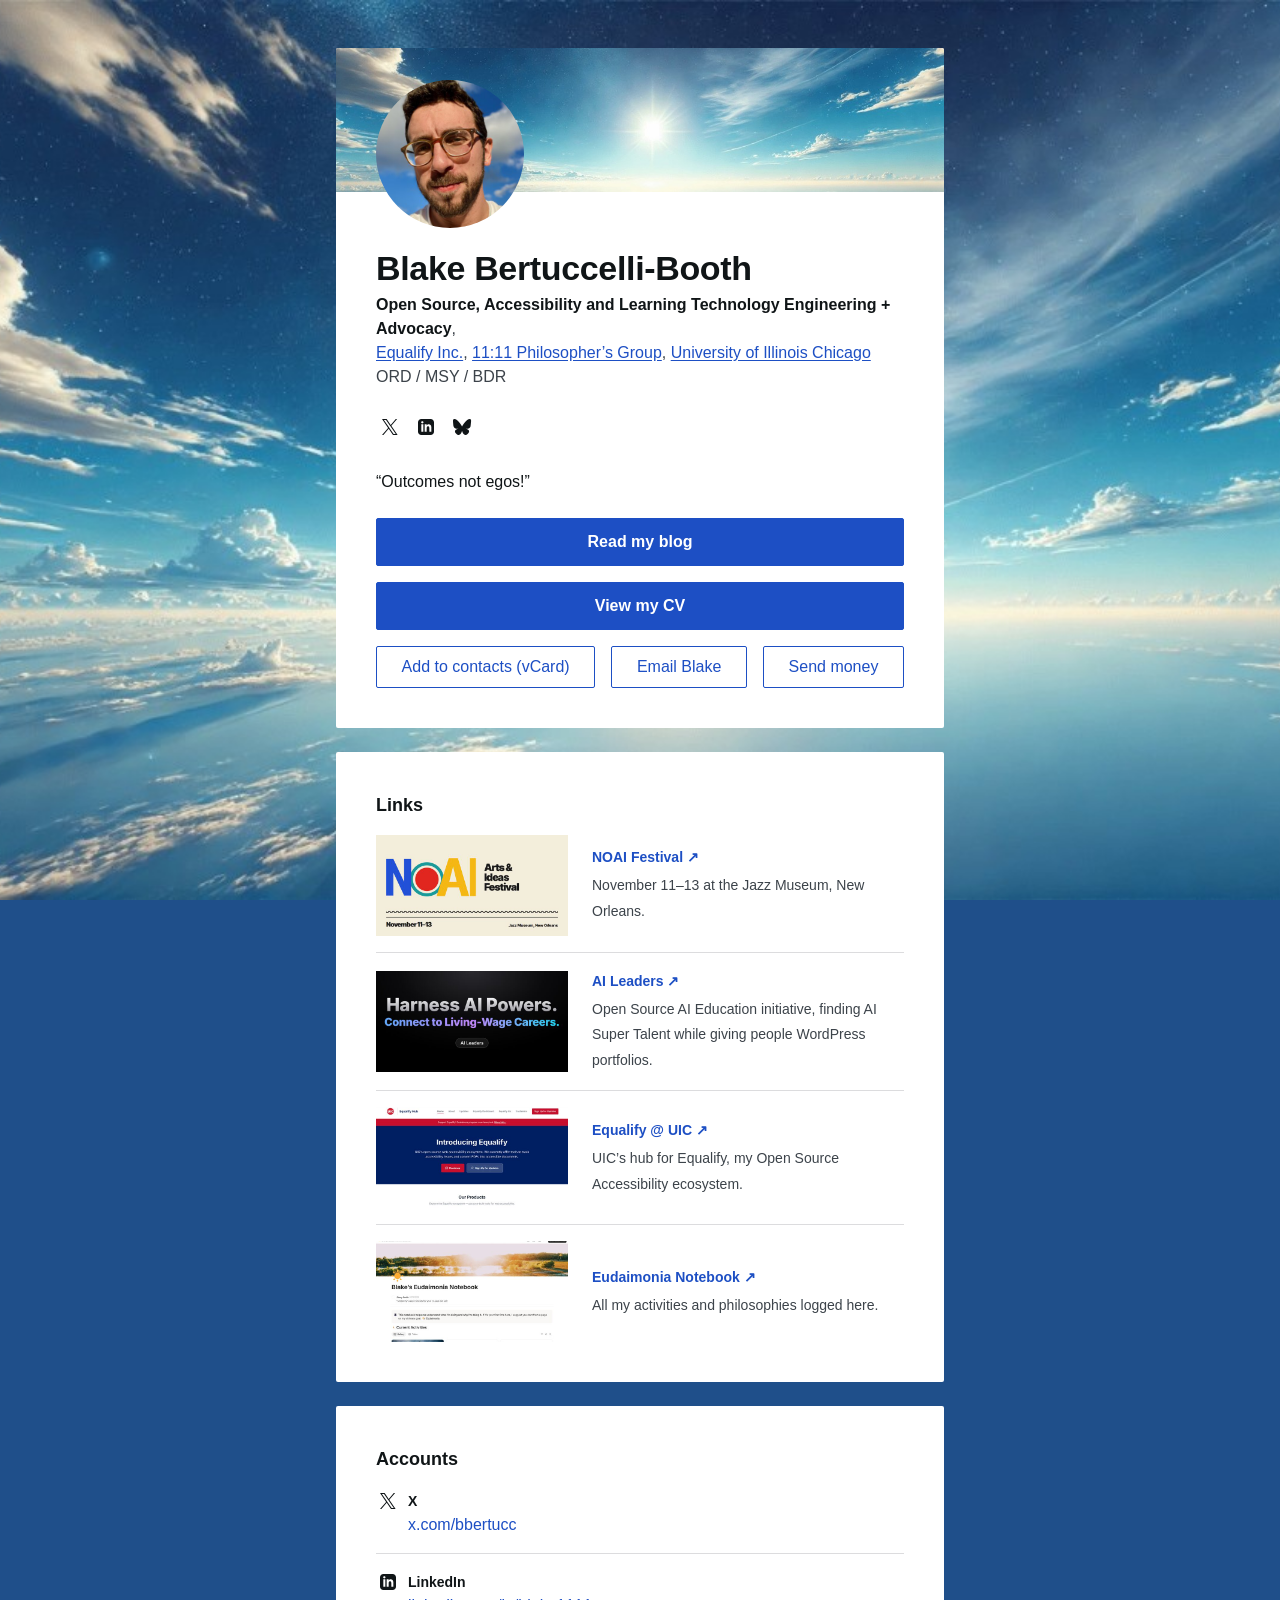
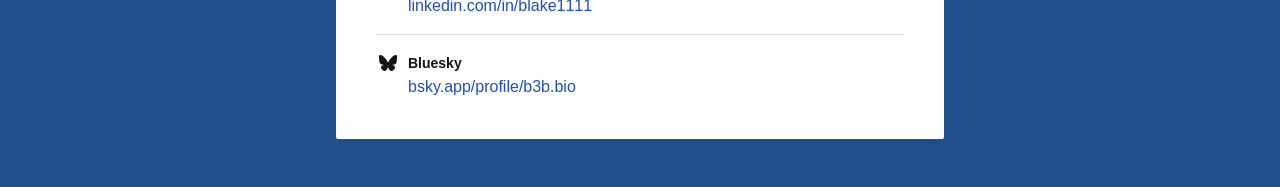
==== commit 1daf2f20: "Commas between organizations Co-Authored-By: Claude Opus 5.5 <noreply@anthropic.com> Claude-Session:" ====
--- a/index.html
+++ b/index.html
@@ -4,14 +4,14 @@
   <meta charset="utf-8">
   <meta name="viewport" content="width=device-width, initial-scale=1">
   <title>Blake Bertuccelli-Booth</title>
-  <meta name="description" content="Open Source, Accessibility and Learning Technology Engineering + Advocacy. Equalify Inc. + 11:11 Philosopher’s Group + University of Illinois Chicago. &quot;Outcomes not egos!&quot;">
+  <meta name="description" content="Open Source, Accessibility and Learning Technology Engineering + Advocacy. Equalify Inc., 11:11 Philosopher’s Group, University of Illinois Chicago. &quot;Outcomes not egos!&quot;">
   <link rel="canonical" href="https://b3b.bio/">
   <meta name="theme-color" content="#1f4f8a">
 
   <meta property="og:type" content="profile">
   <meta property="og:site_name" content="Blake Bertuccelli-Booth">
   <meta property="og:title" content="Blake Bertuccelli-Booth">
-  <meta property="og:description" content="Open Source, Accessibility and Learning Technology Engineering + Advocacy. Equalify Inc. + 11:11 Philosopher’s Group + University of Illinois Chicago. “Outcomes not egos!”">
+  <meta property="og:description" content="Open Source, Accessibility and Learning Technology Engineering + Advocacy. Equalify Inc., 11:11 Philosopher’s Group, University of Illinois Chicago. “Outcomes not egos!”">
   <meta property="og:url" content="https://b3b.bio/">
   <meta property="og:image" content="https://b3b.bio/assets/og-v2.jpg">
   <meta property="og:image:secure_url" content="https://b3b.bio/assets/og-v2.jpg">
@@ -72,7 +72,7 @@
       <h1 id="name" class="p-name">Blake Bertuccelli-Booth</h1>
       <p class="meta">
         <span class="p-job-title">Open Source, Accessibility and Learning Technology Engineering + Advocacy</span>,<br>
-        <a class="p-org h-card" href="https://equalify.app/">Equalify Inc.</a> + <a class="p-org h-card" href="https://philosophers.group/">11:11 Philosopher’s Group</a> + <a class="p-org h-card" href="https://www.uic.edu/">University of Illinois Chicago</a>
+        <a class="p-org h-card" href="https://equalify.app/">Equalify Inc.</a>, <a class="p-org h-card" href="https://philosophers.group/">11:11 Philosopher’s Group</a>, <a class="p-org h-card" href="https://www.uic.edu/">University of Illinois Chicago</a>
       </p>
       <p class="meta p-locality"><span aria-hidden="true">ORD / MSY / BDR</span><span class="sr-only">Based in Chicago, New Orleans, and Bridgeport</span></p>
 
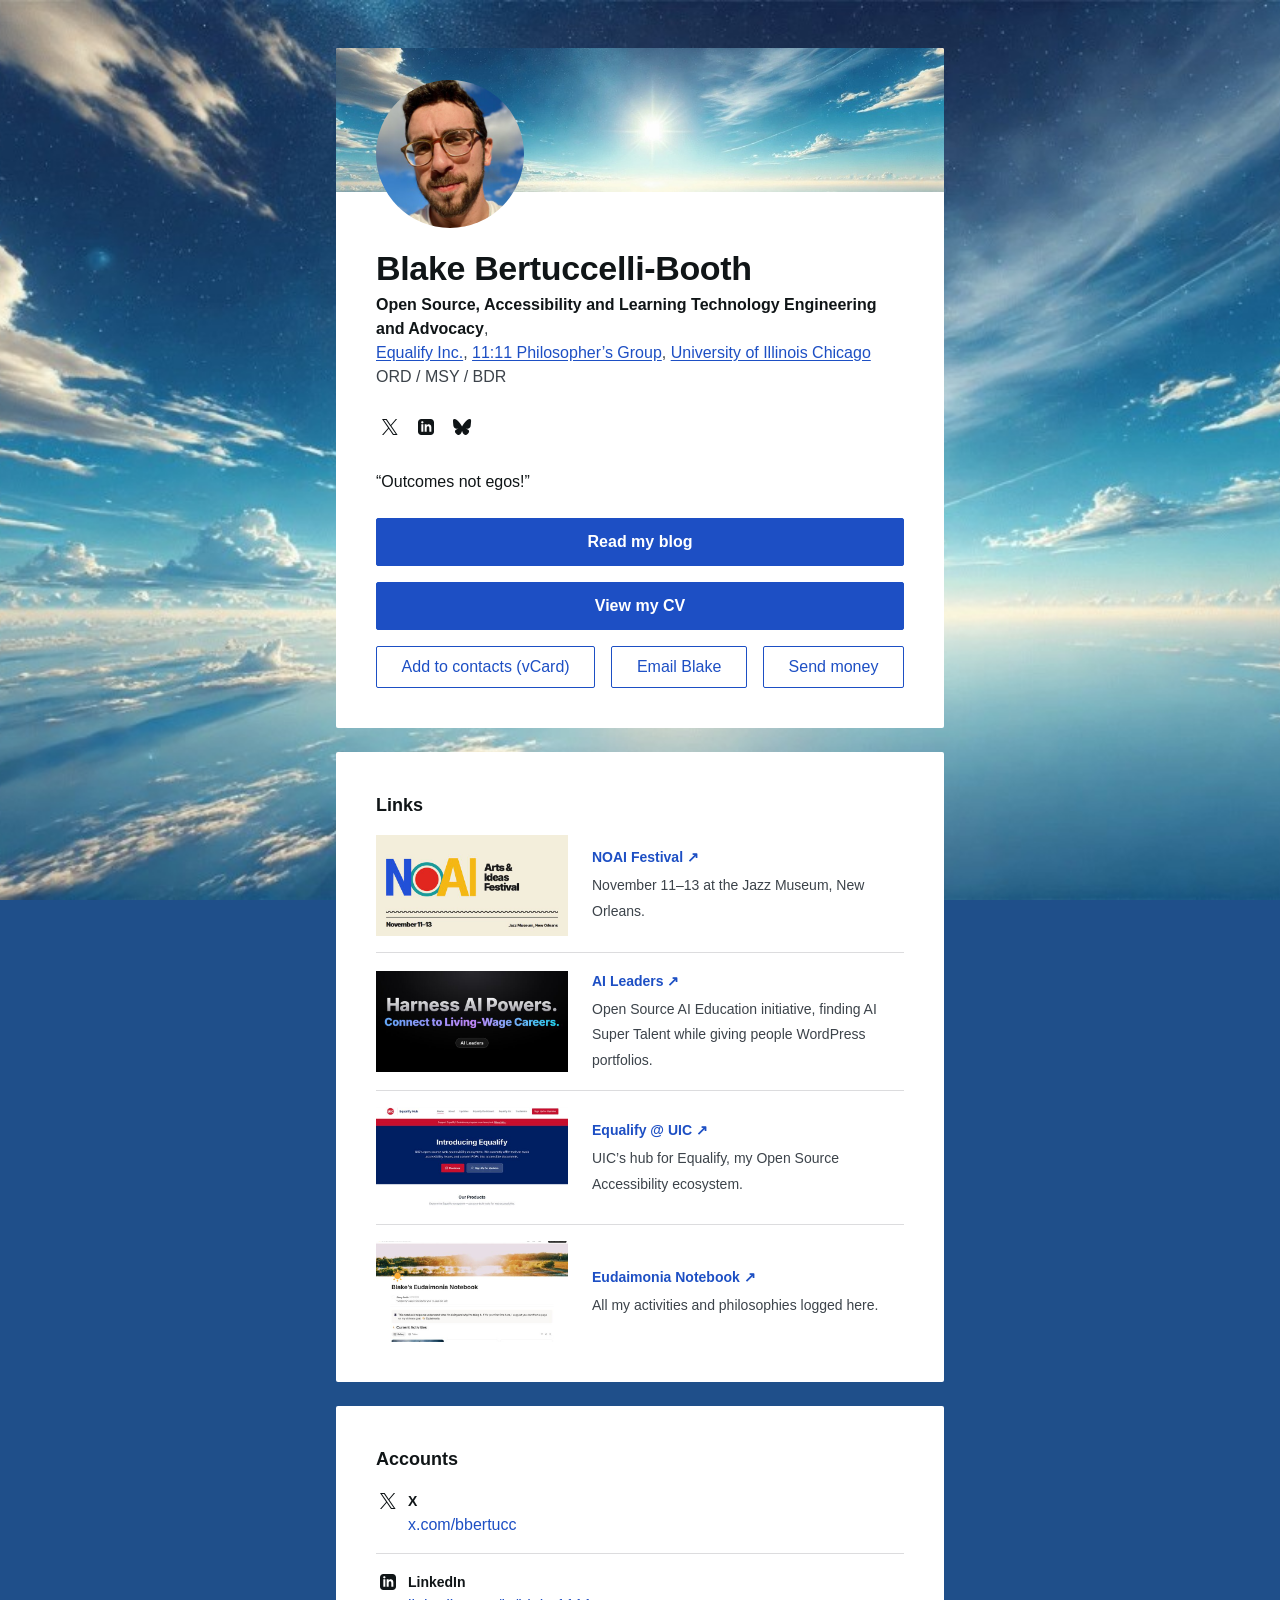
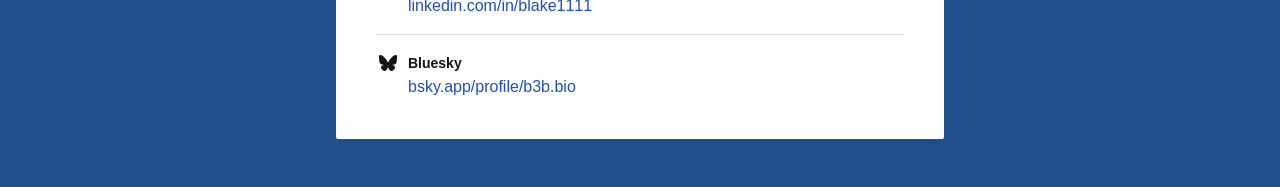
==== commit 2a39de10: "Title: 'and' instead of '+'; regenerate share image Co-Authored-By: Claude Opus 5.5 <noreply@anthrop" ====
--- a/index.html
+++ b/index.html
@@ -4,21 +4,21 @@
   <meta charset="utf-8">
   <meta name="viewport" content="width=device-width, initial-scale=1">
   <title>Blake Bertuccelli-Booth</title>
-  <meta name="description" content="Open Source, Accessibility and Learning Technology Engineering + Advocacy. Equalify Inc., 11:11 Philosopher’s Group, University of Illinois Chicago. &quot;Outcomes not egos!&quot;">
+  <meta name="description" content="Open Source, Accessibility and Learning Technology Engineering and Advocacy. Equalify Inc., 11:11 Philosopher’s Group, University of Illinois Chicago. &quot;Outcomes not egos!&quot;">
   <link rel="canonical" href="https://b3b.bio/">
   <meta name="theme-color" content="#1f4f8a">
 
   <meta property="og:type" content="profile">
   <meta property="og:site_name" content="Blake Bertuccelli-Booth">
   <meta property="og:title" content="Blake Bertuccelli-Booth">
-  <meta property="og:description" content="Open Source, Accessibility and Learning Technology Engineering + Advocacy. Equalify Inc., 11:11 Philosopher’s Group, University of Illinois Chicago. “Outcomes not egos!”">
+  <meta property="og:description" content="Open Source, Accessibility and Learning Technology Engineering and Advocacy. Equalify Inc., 11:11 Philosopher’s Group, University of Illinois Chicago. “Outcomes not egos!”">
   <meta property="og:url" content="https://b3b.bio/">
-  <meta property="og:image" content="https://b3b.bio/assets/og-v2.jpg">
-  <meta property="og:image:secure_url" content="https://b3b.bio/assets/og-v2.jpg">
+  <meta property="og:image" content="https://b3b.bio/assets/og-v3.jpg">
+  <meta property="og:image:secure_url" content="https://b3b.bio/assets/og-v3.jpg">
   <meta property="og:image:type" content="image/jpeg">
   <meta property="og:image:width" content="1200">
   <meta property="og:image:height" content="630">
-  <meta property="og:image:alt" content="Blake Bertuccelli-Booth, Open Source, Accessibility and Learning Technology Engineering + Advocacy, b3b.bio">
+  <meta property="og:image:alt" content="Blake Bertuccelli-Booth, Open Source, Accessibility and Learning Technology Engineering and Advocacy, b3b.bio">
   <meta property="og:locale" content="en_US">
   <meta property="profile:first_name" content="Blake">
   <meta property="profile:last_name" content="Bertuccelli-Booth">
@@ -26,9 +26,9 @@
   <meta name="twitter:site" content="@bbertucc">
   <meta name="twitter:creator" content="@bbertucc">
   <meta name="twitter:title" content="Blake Bertuccelli-Booth">
-  <meta name="twitter:description" content="Open Source, Accessibility and Learning Technology Engineering + Advocacy. “Outcomes not egos!”">
-  <meta name="twitter:image" content="https://b3b.bio/assets/og-v2.jpg">
-  <meta name="twitter:image:alt" content="Blake Bertuccelli-Booth, Open Source, Accessibility and Learning Technology Engineering + Advocacy, b3b.bio">
+  <meta name="twitter:description" content="Open Source, Accessibility and Learning Technology Engineering and Advocacy. “Outcomes not egos!”">
+  <meta name="twitter:image" content="https://b3b.bio/assets/og-v3.jpg">
+  <meta name="twitter:image:alt" content="Blake Bertuccelli-Booth, Open Source, Accessibility and Learning Technology Engineering and Advocacy, b3b.bio">
 
   <link rel="icon" href="assets/avatar.jpg">
   <link rel="apple-touch-icon" href="assets/avatar.jpg">
@@ -44,7 +44,7 @@
     "name": "Blake Bertuccelli-Booth",
     "givenName": "Blake",
     "familyName": "Bertuccelli-Booth",
-    "jobTitle": "Open Source, Accessibility and Learning Technology Engineering + Advocacy",
+    "jobTitle": "Open Source, Accessibility and Learning Technology Engineering and Advocacy",
     "worksFor": [
       { "@type": "Organization", "name": "Equalify Inc.", "url": "https://equalify.app/" },
       { "@type": "Organization", "name": "11:11 Philosopher’s Group", "url": "https://philosophers.group/" },
@@ -71,7 +71,7 @@
 
       <h1 id="name" class="p-name">Blake Bertuccelli-Booth</h1>
       <p class="meta">
-        <span class="p-job-title">Open Source, Accessibility and Learning Technology Engineering + Advocacy</span>,<br>
+        <span class="p-job-title">Open Source, Accessibility and Learning Technology Engineering and Advocacy</span>,<br>
         <a class="p-org h-card" href="https://equalify.app/">Equalify Inc.</a>, <a class="p-org h-card" href="https://philosophers.group/">11:11 Philosopher’s Group</a>, <a class="p-org h-card" href="https://www.uic.edu/">University of Illinois Chicago</a>
       </p>
       <p class="meta p-locality"><span aria-hidden="true">ORD / MSY / BDR</span><span class="sr-only">Based in Chicago, New Orleans, and Bridgeport</span></p>
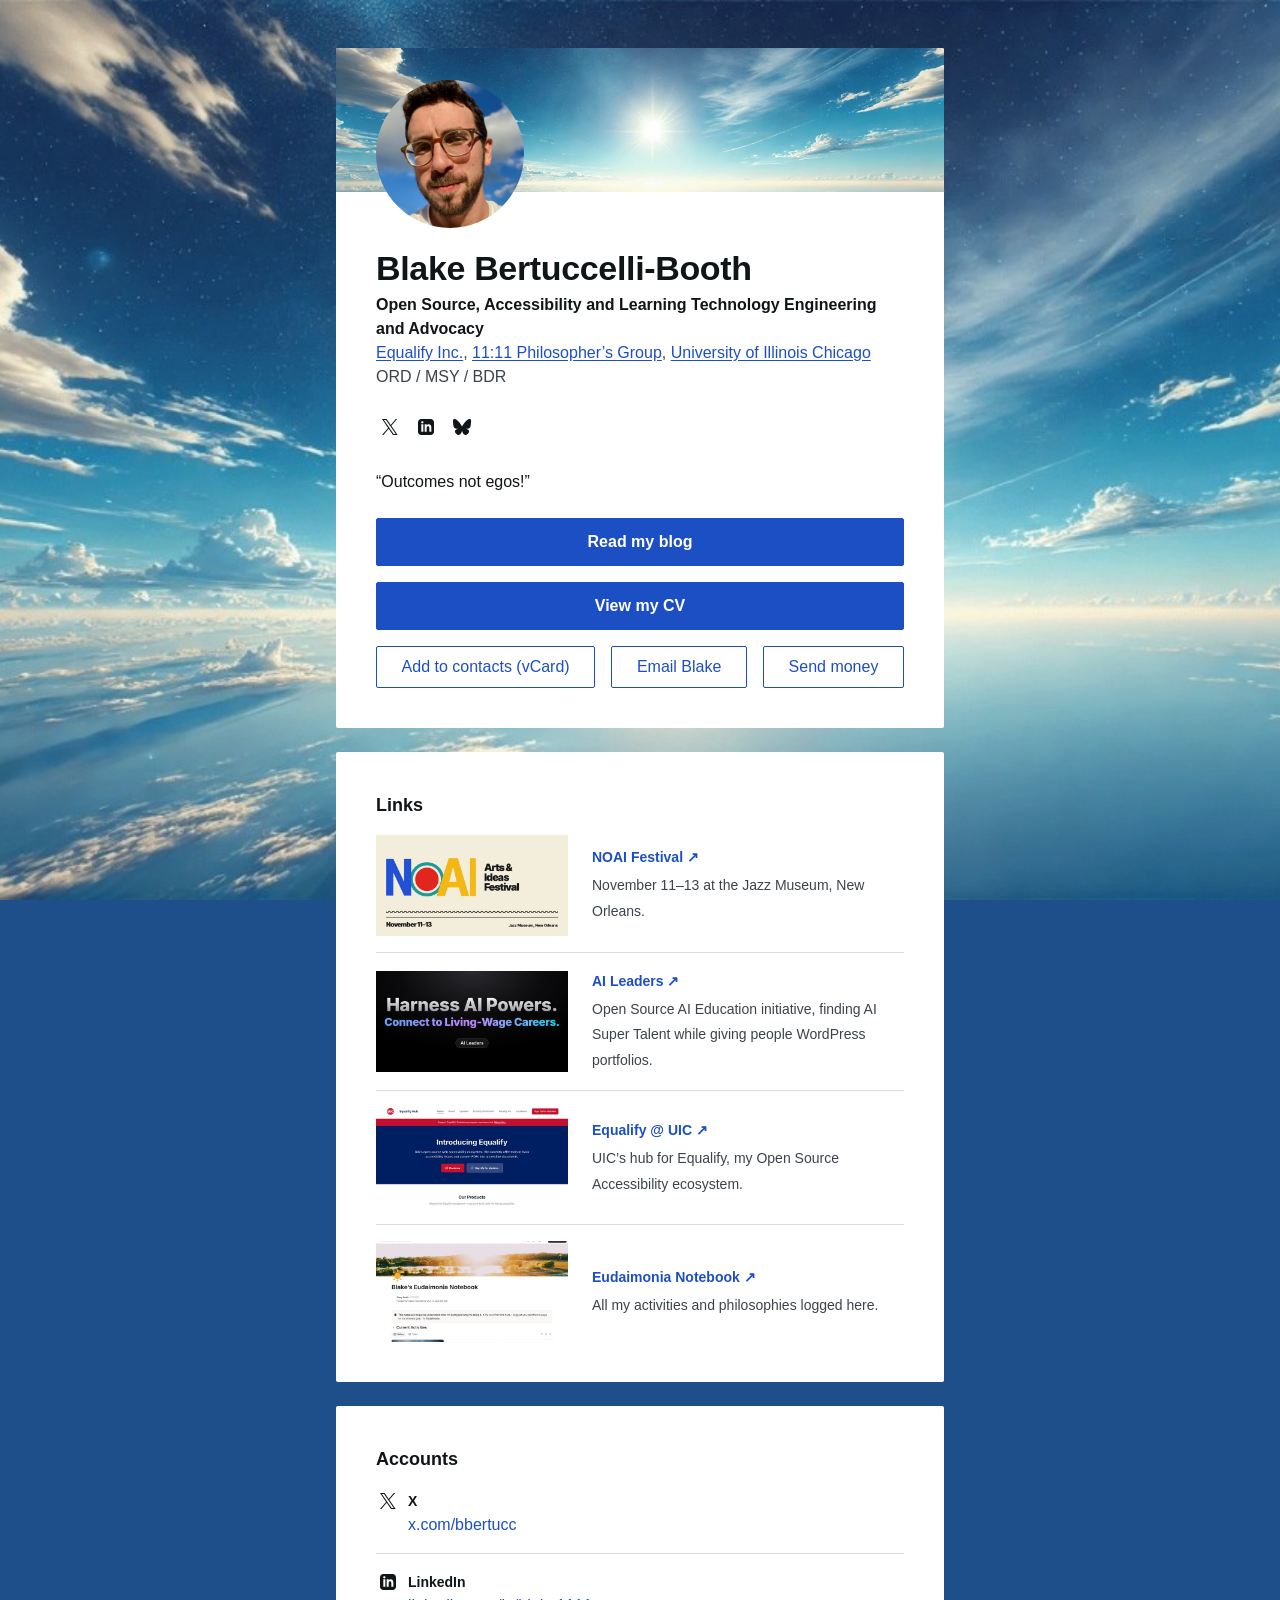
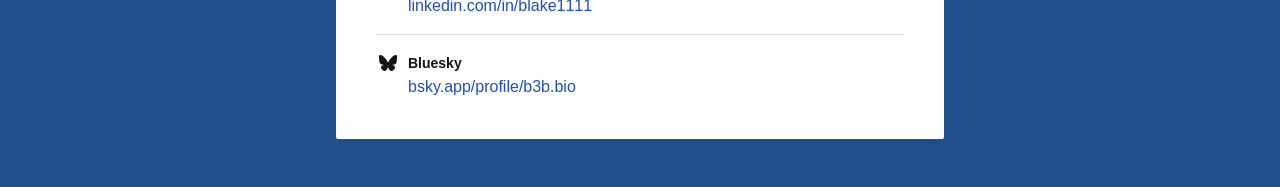
==== commit 678c8c69: "Drop comma after title Co-Authored-By: Claude Opus 5.5 <noreply@anthropic.com> Claude-Session: https" ====
--- a/index.html
+++ b/index.html
@@ -71,7 +71,7 @@
 
       <h1 id="name" class="p-name">Blake Bertuccelli-Booth</h1>
       <p class="meta">
-        <span class="p-job-title">Open Source, Accessibility and Learning Technology Engineering and Advocacy</span>,<br>
+        <span class="p-job-title">Open Source, Accessibility and Learning Technology Engineering and Advocacy</span><br>
         <a class="p-org h-card" href="https://equalify.app/">Equalify Inc.</a>, <a class="p-org h-card" href="https://philosophers.group/">11:11 Philosopher’s Group</a>, <a class="p-org h-card" href="https://www.uic.edu/">University of Illinois Chicago</a>
       </p>
       <p class="meta p-locality"><span aria-hidden="true">ORD / MSY / BDR</span><span class="sr-only">Based in Chicago, New Orleans, and Bridgeport</span></p>
